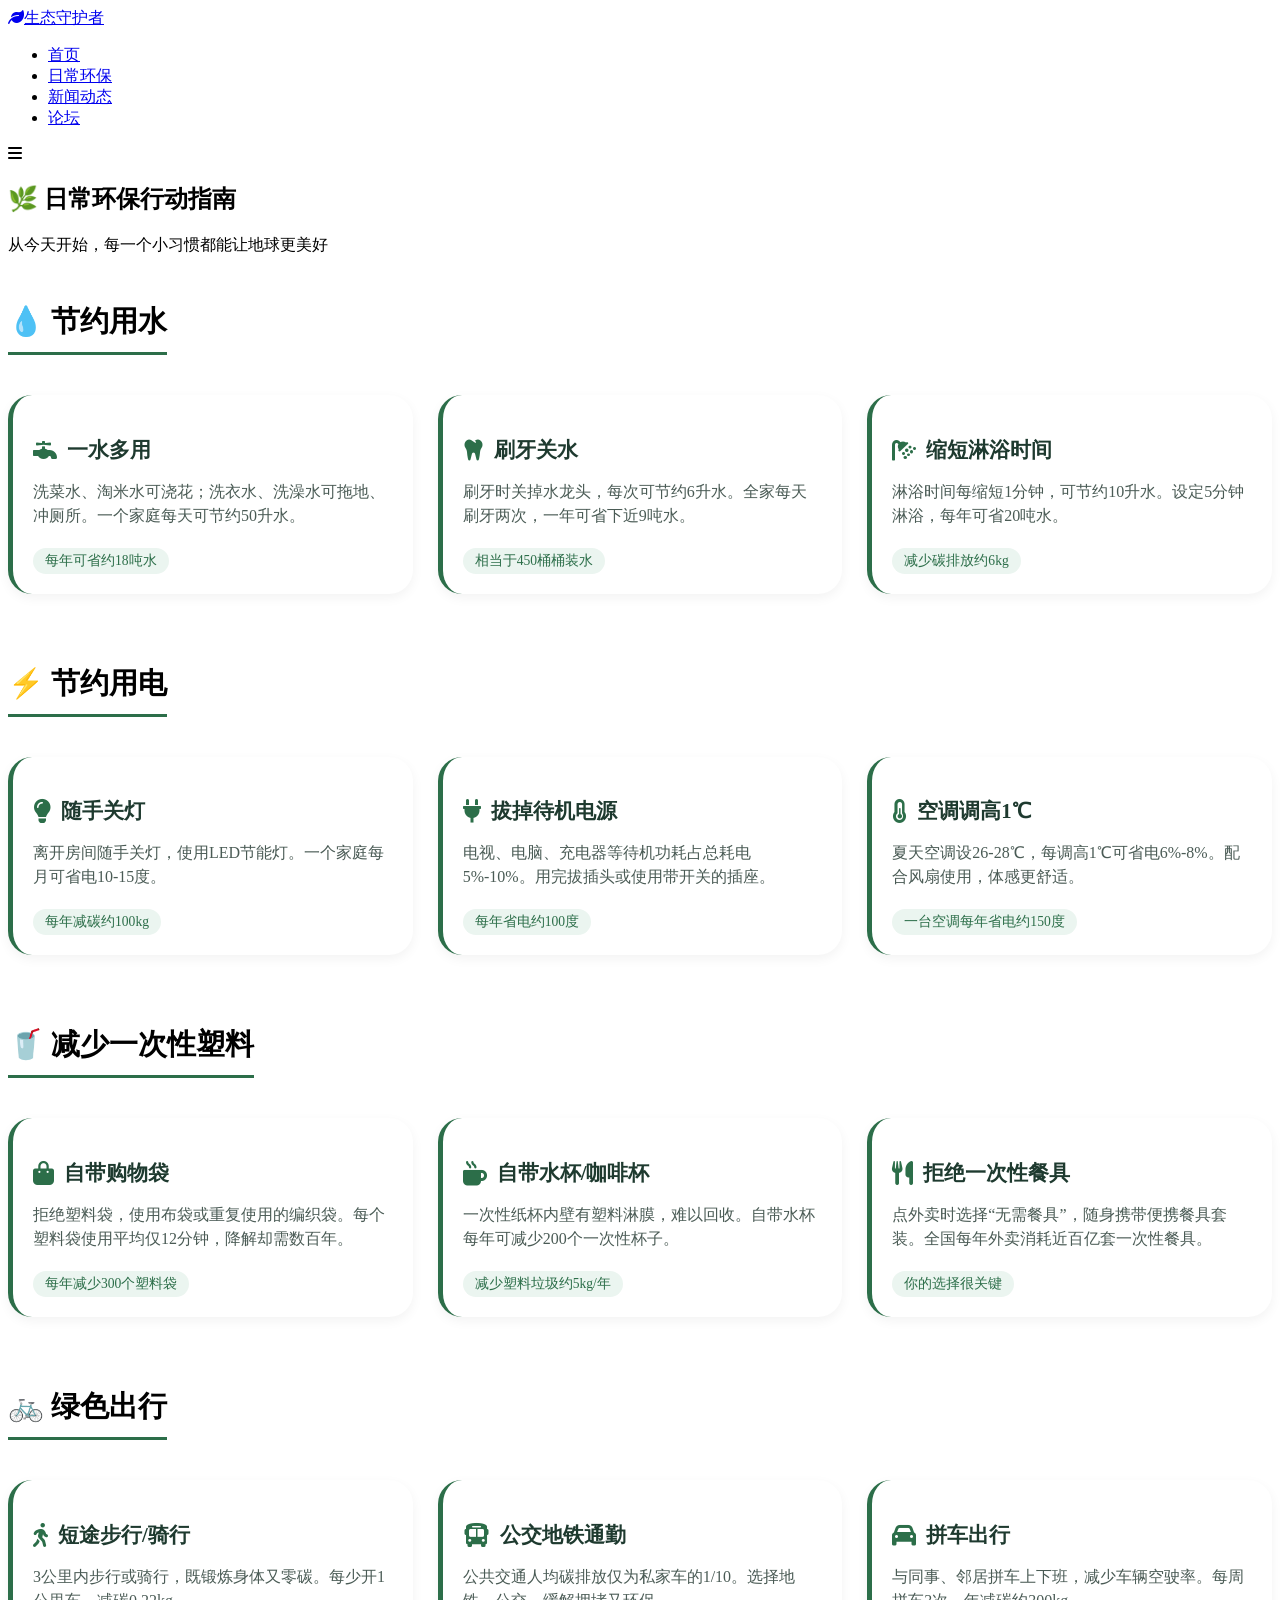
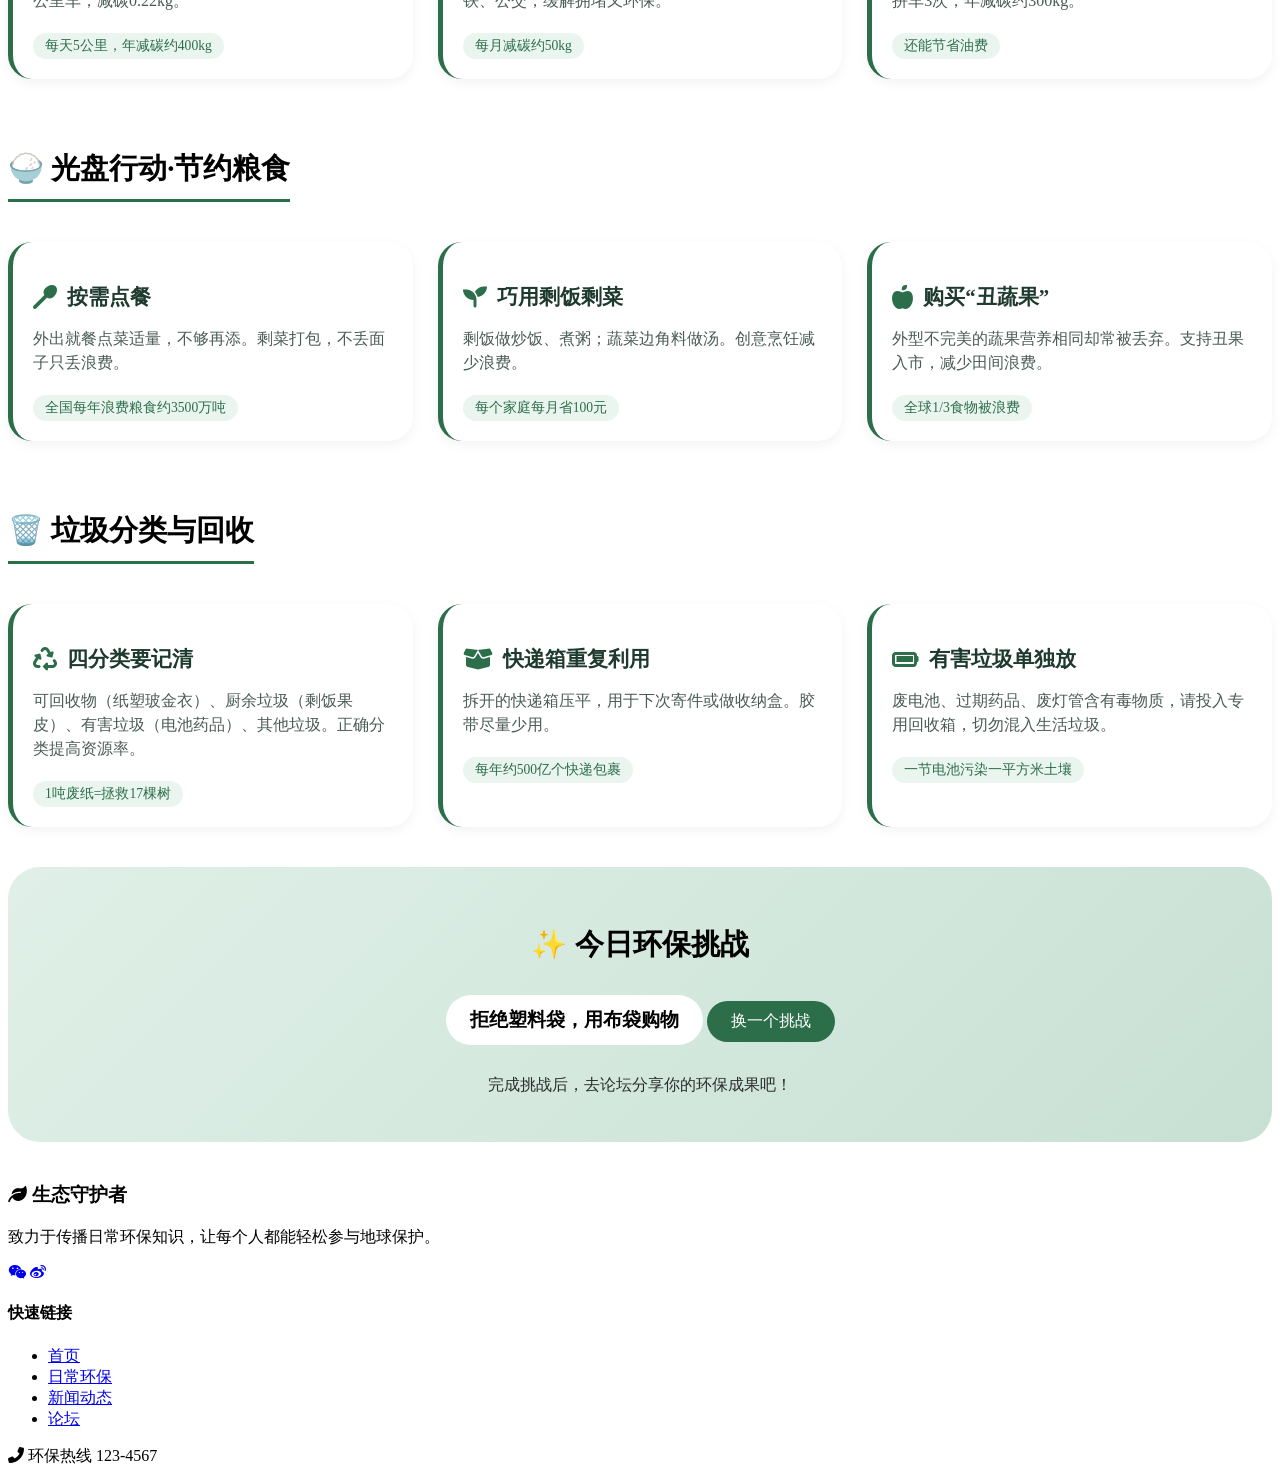
==== daily.html @ 20bd9e75 "Add files via upload" ====
<!DOCTYPE html>
<html lang="zh-CN">
<head>
    <meta charset="UTF-8">
    <meta name="viewport" content="width=device-width, initial-scale=1.0">
    <title>日常环保 - 生态守护者</title>
    <link rel="stylesheet" href="css/style.css">
    <link href="https://fonts.googleapis.com/css2?family=Inter:opsz,wght@300;400;600;700&display=swap" rel="stylesheet">
    <link rel="stylesheet" href="https://cdnjs.cloudflare.com/ajax/libs/font-awesome/6.0.0-beta3/css/all.min.css">
    <style>
        /* 日常环保页面特有样式（可保留在页面内，也可移至全局 style.css） */
        .tips-category {
            margin-bottom: 40px;
        }
        .category-title {
            font-size: 1.8rem;
            margin: 30px 0 20px;
            padding-bottom: 10px;
            border-bottom: 3px solid #2c6e49;
            display: inline-block;
        }
        .tips-grid {
            display: grid;
            grid-template-columns: repeat(auto-fill, minmax(300px, 1fr));
            gap: 25px;
            margin: 20px 0 30px;
        }
        .tip-item {
            background: white;
            border-radius: 24px;
            padding: 20px;
            box-shadow: 0 4px 12px rgba(0,0,0,0.05);
            transition: transform 0.2s;
            border-left: 5px solid #2c6e49;
        }
        .tip-item:hover {
            transform: translateY(-3px);
            box-shadow: 0 8px 20px rgba(0,0,0,0.1);
        }
        .tip-item h3 {
            font-size: 1.3rem;
            margin-bottom: 12px;
            color: #1e3a2f;
            display: flex;
            align-items: center;
            gap: 10px;
        }
        .tip-item h3 i {
            color: #2c6e49;
            font-size: 1.5rem;
        }
        .tip-item p {
            color: #4a5b55;
            line-height: 1.5;
            margin-bottom: 12px;
        }
        .tip-stats {
            font-size: 0.85rem;
            color: #2c6e49;
            background: #ebf5f0;
            display: inline-block;
            padding: 4px 12px;
            border-radius: 20px;
            margin-top: 8px;
        }
        .daily-challenge {
            background: linear-gradient(135deg, #e0f0e8, #c8e0d4);
            border-radius: 32px;
            padding: 30px;
            text-align: center;
            margin: 40px 0;
        }
        .daily-challenge h3 {
            font-size: 1.8rem;
            margin-bottom: 15px;
        }
        .challenge-text {
            font-size: 1.2rem;
            background: white;
            display: inline-block;
            padding: 12px 24px;
            border-radius: 60px;
            margin: 15px 0;
            font-weight: 600;
        }
        .tip-btn {
            background: #2c6e49;
            color: white;
            border: none;
            padding: 10px 24px;
            border-radius: 40px;
            font-size: 1rem;
            cursor: pointer;
            transition: 0.2s;
        }
        .tip-btn:hover {
            background: #1f5438;
        }
        @media (max-width: 768px) {
            .tips-grid {
                grid-template-columns: 1fr;
            }
        }
    </style>
</head>
<body>
<header class="site-header">
    <div class="container header-container">
        <div class="logo">
            <a href="index.html"><i class="fas fa-leaf"></i><span>生态守护者</span></a>
        </div>
        <nav class="main-nav">
            <ul class="nav-list">
                <li><a href="index.html">首页</a></li>
                <li><a href="daily.html" class="active">日常环保</a></li>
                <li><a href="news.html">新闻动态</a></li>
                <li><a href="forum.html">论坛</a></li>
            </ul>
            <div class="mobile-menu-toggle"><i class="fas fa-bars"></i></div>
        </nav>
    </div>
</header>

<main>
    <section class="page-hero">
        <div class="container">
            <h1>🌿 日常环保行动指南</h1>
            <p>从今天开始，每一个小习惯都能让地球更美好</p>
        </div>
    </section>

    <div class="container">
        <!-- 节水篇 -->
        <div class="tips-category">
            <h2 class="category-title">💧 节约用水</h2>
            <div class="tips-grid">
                <div class="tip-item">
                    <h3><i class="fas fa-faucet"></i> 一水多用</h3>
                    <p>洗菜水、淘米水可浇花；洗衣水、洗澡水可拖地、冲厕所。一个家庭每天可节约50升水。</p>
                    <span class="tip-stats">每年可省约18吨水</span>
                </div>
                <div class="tip-item">
                    <h3><i class="fas fa-tooth"></i> 刷牙关水</h3>
                    <p>刷牙时关掉水龙头，每次可节约6升水。全家每天刷牙两次，一年可省下近9吨水。</p>
                    <span class="tip-stats">相当于450桶桶装水</span>
                </div>
                <div class="tip-item">
                    <h3><i class="fas fa-shower"></i> 缩短淋浴时间</h3>
                    <p>淋浴时间每缩短1分钟，可节约10升水。设定5分钟淋浴，每年可省20吨水。</p>
                    <span class="tip-stats">减少碳排放约6kg</span>
                </div>
            </div>
        </div>

        <!-- 节电篇 -->
        <div class="tips-category">
            <h2 class="category-title">⚡ 节约用电</h2>
            <div class="tips-grid">
                <div class="tip-item">
                    <h3><i class="fas fa-lightbulb"></i> 随手关灯</h3>
                    <p>离开房间随手关灯，使用LED节能灯。一个家庭每月可省电10-15度。</p>
                    <span class="tip-stats">每年减碳约100kg</span>
                </div>
                <div class="tip-item">
                    <h3><i class="fas fa-plug"></i> 拔掉待机电源</h3>
                    <p>电视、电脑、充电器等待机功耗占总耗电5%-10%。用完拔插头或使用带开关的插座。</p>
                    <span class="tip-stats">每年省电约100度</span>
                </div>
                <div class="tip-item">
                    <h3><i class="fas fa-thermometer-half"></i> 空调调高1℃</h3>
                    <p>夏天空调设26-28℃，每调高1℃可省电6%-8%。配合风扇使用，体感更舒适。</p>
                    <span class="tip-stats">一台空调每年省电约150度</span>
                </div>
            </div>
        </div>

        <!-- 减塑篇 -->
        <div class="tips-category">
            <h2 class="category-title">🥤 减少一次性塑料</h2>
            <div class="tips-grid">
                <div class="tip-item">
                    <h3><i class="fas fa-shopping-bag"></i> 自带购物袋</h3>
                    <p>拒绝塑料袋，使用布袋或重复使用的编织袋。每个塑料袋使用平均仅12分钟，降解却需数百年。</p>
                    <span class="tip-stats">每年减少300个塑料袋</span>
                </div>
                <div class="tip-item">
                    <h3><i class="fas fa-mug-hot"></i> 自带水杯/咖啡杯</h3>
                    <p>一次性纸杯内壁有塑料淋膜，难以回收。自带水杯每年可减少200个一次性杯子。</p>
                    <span class="tip-stats">减少塑料垃圾约5kg/年</span>
                </div>
                <div class="tip-item">
                    <h3><i class="fas fa-utensils"></i> 拒绝一次性餐具</h3>
                    <p>点外卖时选择“无需餐具”，随身携带便携餐具套装。全国每年外卖消耗近百亿套一次性餐具。</p>
                    <span class="tip-stats">你的选择很关键</span>
                </div>
            </div>
        </div>

        <!-- 绿色出行 -->
        <div class="tips-category">
            <h2 class="category-title">🚲 绿色出行</h2>
            <div class="tips-grid">
                <div class="tip-item">
                    <h3><i class="fas fa-walking"></i> 短途步行/骑行</h3>
                    <p>3公里内步行或骑行，既锻炼身体又零碳。每少开1公里车，减碳0.22kg。</p>
                    <span class="tip-stats">每天5公里，年减碳约400kg</span>
                </div>
                <div class="tip-item">
                    <h3><i class="fas fa-bus"></i> 公交地铁通勤</h3>
                    <p>公共交通人均碳排放仅为私家车的1/10。选择地铁、公交，缓解拥堵又环保。</p>
                    <span class="tip-stats">每月减碳约50kg</span>
                </div>
                <div class="tip-item">
                    <h3><i class="fas fa-car"></i> 拼车出行</h3>
                    <p>与同事、邻居拼车上下班，减少车辆空驶率。每周拼车3次，年减碳约300kg。</p>
                    <span class="tip-stats">还能节省油费</span>
                </div>
            </div>
        </div>

        <!-- 节约粮食 -->
        <div class="tips-category">
            <h2 class="category-title">🍚 光盘行动·节约粮食</h2>
            <div class="tips-grid">
                <div class="tip-item">
                    <h3><i class="fas fa-utensil-spoon"></i> 按需点餐</h3>
                    <p>外出就餐点菜适量，不够再添。剩菜打包，不丢面子只丢浪费。</p>
                    <span class="tip-stats">全国每年浪费粮食约3500万吨</span>
                </div>
                <div class="tip-item">
                    <h3><i class="fas fa-seedling"></i> 巧用剩饭剩菜</h3>
                    <p>剩饭做炒饭、煮粥；蔬菜边角料做汤。创意烹饪减少浪费。</p>
                    <span class="tip-stats">每个家庭每月省100元</span>
                </div>
                <div class="tip-item">
                    <h3><i class="fas fa-apple-alt"></i> 购买“丑蔬果”</h3>
                    <p>外型不完美的蔬果营养相同却常被丢弃。支持丑果入市，减少田间浪费。</p>
                    <span class="tip-stats">全球1/3食物被浪费</span>
                </div>
            </div>
        </div>

        <!-- 垃圾分类回收 -->
        <div class="tips-category">
            <h2 class="category-title">🗑️ 垃圾分类与回收</h2>
            <div class="tips-grid">
                <div class="tip-item">
                    <h3><i class="fas fa-recycle"></i> 四分类要记清</h3>
                    <p>可回收物（纸塑玻金衣）、厨余垃圾（剩饭果皮）、有害垃圾（电池药品）、其他垃圾。正确分类提高资源率。</p>
                    <span class="tip-stats">1吨废纸=拯救17棵树</span>
                </div>
                <div class="tip-item">
                    <h3><i class="fas fa-box-open"></i> 快递箱重复利用</h3>
                    <p>拆开的快递箱压平，用于下次寄件或做收纳盒。胶带尽量少用。</p>
                    <span class="tip-stats">每年约500亿个快递包裹</span>
                </div>
                <div class="tip-item">
                    <h3><i class="fas fa-battery-full"></i> 有害垃圾单独放</h3>
                    <p>废电池、过期药品、废灯管含有毒物质，请投入专用回收箱，切勿混入生活垃圾。</p>
                    <span class="tip-stats">一节电池污染一平方米土壤</span>
                </div>
            </div>
        </div>

        <!-- 每日挑战 -->
        <div class="daily-challenge">
            <h3>✨ 今日环保挑战</h3>
            <div class="challenge-text" id="dailyChallenge">自带水杯，拒绝瓶装水一天</div>
            <button id="newChallengeBtn" class="tip-btn">换一个挑战</button>
            <p style="margin-top: 15px; opacity: 0.8;">完成挑战后，去论坛分享你的环保成果吧！</p>
        </div>
    </div>
</main>

<footer class="site-footer">
    <div class="container footer-container">
        <div class="footer-about">
            <h3><i class="fas fa-leaf"></i> 生态守护者</h3>
            <p>致力于传播日常环保知识，让每个人都能轻松参与地球保护。</p>
            <div class="social-links">
                <a href="#"><i class="fab fa-weixin"></i></a>
                <a href="#"><i class="fab fa-weibo"></i></a>
            </div>
        </div>
        <div class="footer-links">
            <h4>快速链接</h4>
            <ul>
                <li><a href="index.html">首页</a></li>
                <li><a href="daily.html">日常环保</a></li>
                <li><a href="news.html">新闻动态</a></li>
                <li><a href="forum.html">论坛</a></li>
            </ul>
        </div>
        <div class="footer-contact">
            <p><i class="fas fa-phone-alt"></i> 环保热线 123-4567</p>
        </div>
    </div>
</footer>

<script src="js/script.js"></script>
<script>
    // 每日环保挑战数据
    const challenges = [
        "自带水杯，拒绝瓶装水一天",
        "午餐光盘，不剩一粒米",
        "步行或骑行代替开车3公里",
        "收集快递箱，送到回收站",
        "洗澡时间控制在5分钟内",
        "拒绝塑料袋，用布袋购物",
        "将厨余垃圾单独分类",
        "看完电视拔掉插头",
        "用洗菜水浇花一次",
        "发一条环保动态，影响朋友"
    ];

    const challengeEl = document.getElementById('dailyChallenge');
    const challengeBtn = document.getElementById('newChallengeBtn');

    function updateRandomChallenge() {
        const randomIndex = Math.floor(Math.random() * challenges.length);
        challengeEl.textContent = challenges[randomIndex];
    }

    if (challengeBtn) {
        challengeBtn.addEventListener('click', updateRandomChallenge);
    }

    // 页面加载时随机选一个挑战
    updateRandomChallenge();
</script>
</body>
</html>
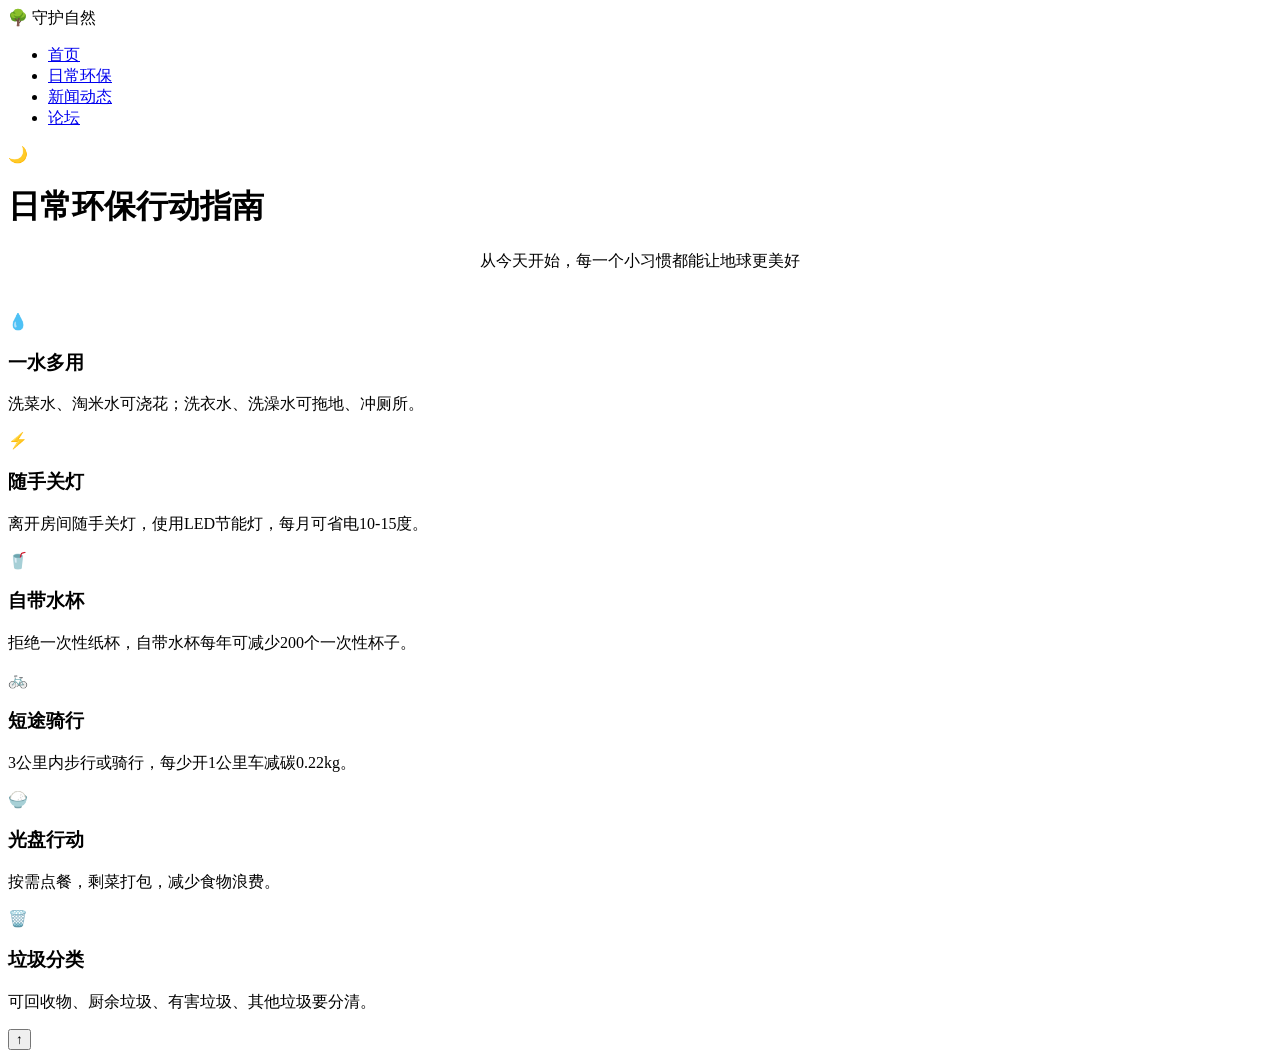
==== commit 3decef6d: "Update daily.html" ====
--- a/daily.html
+++ b/daily.html
@@ -3,330 +3,64 @@
 <head>
     <meta charset="UTF-8">
     <meta name="viewport" content="width=device-width, initial-scale=1.0">
-    <title>日常环保 - 生态守护者</title>
+    <title>日常环保 - 守护自然</title>
     <link rel="stylesheet" href="css/style.css">
-    <link href="https://fonts.googleapis.com/css2?family=Inter:opsz,wght@300;400;600;700&display=swap" rel="stylesheet">
-    <link rel="stylesheet" href="https://cdnjs.cloudflare.com/ajax/libs/font-awesome/6.0.0-beta3/css/all.min.css">
-    <style>
-        /* 日常环保页面特有样式（可保留在页面内，也可移至全局 style.css） */
-        .tips-category {
-            margin-bottom: 40px;
-        }
-        .category-title {
-            font-size: 1.8rem;
-            margin: 30px 0 20px;
-            padding-bottom: 10px;
-            border-bottom: 3px solid #2c6e49;
-            display: inline-block;
-        }
-        .tips-grid {
-            display: grid;
-            grid-template-columns: repeat(auto-fill, minmax(300px, 1fr));
-            gap: 25px;
-            margin: 20px 0 30px;
-        }
-        .tip-item {
-            background: white;
-            border-radius: 24px;
-            padding: 20px;
-            box-shadow: 0 4px 12px rgba(0,0,0,0.05);
-            transition: transform 0.2s;
-            border-left: 5px solid #2c6e49;
-        }
-        .tip-item:hover {
-            transform: translateY(-3px);
-            box-shadow: 0 8px 20px rgba(0,0,0,0.1);
-        }
-        .tip-item h3 {
-            font-size: 1.3rem;
-            margin-bottom: 12px;
-            color: #1e3a2f;
-            display: flex;
-            align-items: center;
-            gap: 10px;
-        }
-        .tip-item h3 i {
-            color: #2c6e49;
-            font-size: 1.5rem;
-        }
-        .tip-item p {
-            color: #4a5b55;
-            line-height: 1.5;
-            margin-bottom: 12px;
-        }
-        .tip-stats {
-            font-size: 0.85rem;
-            color: #2c6e49;
-            background: #ebf5f0;
-            display: inline-block;
-            padding: 4px 12px;
-            border-radius: 20px;
-            margin-top: 8px;
-        }
-        .daily-challenge {
-            background: linear-gradient(135deg, #e0f0e8, #c8e0d4);
-            border-radius: 32px;
-            padding: 30px;
-            text-align: center;
-            margin: 40px 0;
-        }
-        .daily-challenge h3 {
-            font-size: 1.8rem;
-            margin-bottom: 15px;
-        }
-        .challenge-text {
-            font-size: 1.2rem;
-            background: white;
-            display: inline-block;
-            padding: 12px 24px;
-            border-radius: 60px;
-            margin: 15px 0;
-            font-weight: 600;
-        }
-        .tip-btn {
-            background: #2c6e49;
-            color: white;
-            border: none;
-            padding: 10px 24px;
-            border-radius: 40px;
-            font-size: 1rem;
-            cursor: pointer;
-            transition: 0.2s;
-        }
-        .tip-btn:hover {
-            background: #1f5438;
-        }
-        @media (max-width: 768px) {
-            .tips-grid {
-                grid-template-columns: 1fr;
-            }
-        }
-    </style>
 </head>
 <body>
-<header class="site-header">
-    <div class="container header-container">
-        <div class="logo">
-            <a href="index.html"><i class="fas fa-leaf"></i><span>生态守护者</span></a>
-        </div>
-        <nav class="main-nav">
-            <ul class="nav-list">
-                <li><a href="index.html">首页</a></li>
-                <li><a href="daily.html" class="active">日常环保</a></li>
-                <li><a href="news.html">新闻动态</a></li>
-                <li><a href="forum.html">论坛</a></li>
-            </ul>
-            <div class="mobile-menu-toggle"><i class="fas fa-bars"></i></div>
-        </nav>
+<header class="header">
+    <div class="container">
+        <div class="logo">🌳 守护自然</div>
+        <ul class="nav-list">
+            <li><a href="index.html">首页</a></li>
+            <li><a href="daily.html" class="active">日常环保</a></li>
+            <li><a href="news.html">新闻动态</a></li>
+            <li><a href="forum.html">论坛</a></li>
+        </ul>
+        <div class="theme-toggle" id="themeToggle">🌙</div>
     </div>
 </header>
 
 <main>
-    <section class="page-hero">
-        <div class="container">
-            <h1>🌿 日常环保行动指南</h1>
-            <p>从今天开始，每一个小习惯都能让地球更美好</p>
-        </div>
-    </section>
-
     <div class="container">
-        <!-- 节水篇 -->
-        <div class="tips-category">
-            <h2 class="category-title">💧 节约用水</h2>
-            <div class="tips-grid">
-                <div class="tip-item">
-                    <h3><i class="fas fa-faucet"></i> 一水多用</h3>
-                    <p>洗菜水、淘米水可浇花；洗衣水、洗澡水可拖地、冲厕所。一个家庭每天可节约50升水。</p>
-                    <span class="tip-stats">每年可省约18吨水</span>
-                </div>
-                <div class="tip-item">
-                    <h3><i class="fas fa-tooth"></i> 刷牙关水</h3>
-                    <p>刷牙时关掉水龙头，每次可节约6升水。全家每天刷牙两次，一年可省下近9吨水。</p>
-                    <span class="tip-stats">相当于450桶桶装水</span>
-                </div>
-                <div class="tip-item">
-                    <h3><i class="fas fa-shower"></i> 缩短淋浴时间</h3>
-                    <p>淋浴时间每缩短1分钟，可节约10升水。设定5分钟淋浴，每年可省20吨水。</p>
-                    <span class="tip-stats">减少碳排放约6kg</span>
-                </div>
+        <h1 class="page-title">日常环保行动指南</h1>
+        <p style="text-align:center; margin-bottom:40px;">从今天开始，每一个小习惯都能让地球更美好</p>
+        <!-- 这里沿用之前 daily.html 的卡片内容，无本地图片引用，无需修改 -->
+        <div class="card-grid">
+            <div class="card">
+                <div class="card-icon">💧</div>
+                <h3>一水多用</h3>
+                <p>洗菜水、淘米水可浇花；洗衣水、洗澡水可拖地、冲厕所。</p>
             </div>
-        </div>
-
-        <!-- 节电篇 -->
-        <div class="tips-category">
-            <h2 class="category-title">⚡ 节约用电</h2>
-            <div class="tips-grid">
-                <div class="tip-item">
-                    <h3><i class="fas fa-lightbulb"></i> 随手关灯</h3>
-                    <p>离开房间随手关灯，使用LED节能灯。一个家庭每月可省电10-15度。</p>
-                    <span class="tip-stats">每年减碳约100kg</span>
-                </div>
-                <div class="tip-item">
-                    <h3><i class="fas fa-plug"></i> 拔掉待机电源</h3>
-                    <p>电视、电脑、充电器等待机功耗占总耗电5%-10%。用完拔插头或使用带开关的插座。</p>
-                    <span class="tip-stats">每年省电约100度</span>
-                </div>
-                <div class="tip-item">
-                    <h3><i class="fas fa-thermometer-half"></i> 空调调高1℃</h3>
-                    <p>夏天空调设26-28℃，每调高1℃可省电6%-8%。配合风扇使用，体感更舒适。</p>
-                    <span class="tip-stats">一台空调每年省电约150度</span>
-                </div>
+            <div class="card">
+                <div class="card-icon">⚡</div>
+                <h3>随手关灯</h3>
+                <p>离开房间随手关灯，使用LED节能灯，每月可省电10-15度。</p>
             </div>
-        </div>
-
-        <!-- 减塑篇 -->
-        <div class="tips-category">
-            <h2 class="category-title">🥤 减少一次性塑料</h2>
-            <div class="tips-grid">
-                <div class="tip-item">
-                    <h3><i class="fas fa-shopping-bag"></i> 自带购物袋</h3>
-                    <p>拒绝塑料袋，使用布袋或重复使用的编织袋。每个塑料袋使用平均仅12分钟，降解却需数百年。</p>
-                    <span class="tip-stats">每年减少300个塑料袋</span>
-                </div>
-                <div class="tip-item">
-                    <h3><i class="fas fa-mug-hot"></i> 自带水杯/咖啡杯</h3>
-                    <p>一次性纸杯内壁有塑料淋膜，难以回收。自带水杯每年可减少200个一次性杯子。</p>
-                    <span class="tip-stats">减少塑料垃圾约5kg/年</span>
-                </div>
-                <div class="tip-item">
-                    <h3><i class="fas fa-utensils"></i> 拒绝一次性餐具</h3>
-                    <p>点外卖时选择“无需餐具”，随身携带便携餐具套装。全国每年外卖消耗近百亿套一次性餐具。</p>
-                    <span class="tip-stats">你的选择很关键</span>
-                </div>
+            <div class="card">
+                <div class="card-icon">🥤</div>
+                <h3>自带水杯</h3>
+                <p>拒绝一次性纸杯，自带水杯每年可减少200个一次性杯子。</p>
             </div>
-        </div>
-
-        <!-- 绿色出行 -->
-        <div class="tips-category">
-            <h2 class="category-title">🚲 绿色出行</h2>
-            <div class="tips-grid">
-                <div class="tip-item">
-                    <h3><i class="fas fa-walking"></i> 短途步行/骑行</h3>
-                    <p>3公里内步行或骑行，既锻炼身体又零碳。每少开1公里车，减碳0.22kg。</p>
-                    <span class="tip-stats">每天5公里，年减碳约400kg</span>
-                </div>
-                <div class="tip-item">
-                    <h3><i class="fas fa-bus"></i> 公交地铁通勤</h3>
-                    <p>公共交通人均碳排放仅为私家车的1/10。选择地铁、公交，缓解拥堵又环保。</p>
-                    <span class="tip-stats">每月减碳约50kg</span>
-                </div>
-                <div class="tip-item">
-                    <h3><i class="fas fa-car"></i> 拼车出行</h3>
-                    <p>与同事、邻居拼车上下班，减少车辆空驶率。每周拼车3次，年减碳约300kg。</p>
-                    <span class="tip-stats">还能节省油费</span>
-                </div>
+            <div class="card">
+                <div class="card-icon">🚲</div>
+                <h3>短途骑行</h3>
+                <p>3公里内步行或骑行，每少开1公里车减碳0.22kg。</p>
             </div>
-        </div>
-
-        <!-- 节约粮食 -->
-        <div class="tips-category">
-            <h2 class="category-title">🍚 光盘行动·节约粮食</h2>
-            <div class="tips-grid">
-                <div class="tip-item">
-                    <h3><i class="fas fa-utensil-spoon"></i> 按需点餐</h3>
-                    <p>外出就餐点菜适量，不够再添。剩菜打包，不丢面子只丢浪费。</p>
-                    <span class="tip-stats">全国每年浪费粮食约3500万吨</span>
-                </div>
-                <div class="tip-item">
-                    <h3><i class="fas fa-seedling"></i> 巧用剩饭剩菜</h3>
-                    <p>剩饭做炒饭、煮粥；蔬菜边角料做汤。创意烹饪减少浪费。</p>
-                    <span class="tip-stats">每个家庭每月省100元</span>
-                </div>
-                <div class="tip-item">
-                    <h3><i class="fas fa-apple-alt"></i> 购买“丑蔬果”</h3>
-                    <p>外型不完美的蔬果营养相同却常被丢弃。支持丑果入市，减少田间浪费。</p>
-                    <span class="tip-stats">全球1/3食物被浪费</span>
-                </div>
+            <div class="card">
+                <div class="card-icon">🍚</div>
+                <h3>光盘行动</h3>
+                <p>按需点餐，剩菜打包，减少食物浪费。</p>
             </div>
-        </div>
-
-        <!-- 垃圾分类回收 -->
-        <div class="tips-category">
-            <h2 class="category-title">🗑️ 垃圾分类与回收</h2>
-            <div class="tips-grid">
-                <div class="tip-item">
-                    <h3><i class="fas fa-recycle"></i> 四分类要记清</h3>
-                    <p>可回收物（纸塑玻金衣）、厨余垃圾（剩饭果皮）、有害垃圾（电池药品）、其他垃圾。正确分类提高资源率。</p>
-                    <span class="tip-stats">1吨废纸=拯救17棵树</span>
-                </div>
-                <div class="tip-item">
-                    <h3><i class="fas fa-box-open"></i> 快递箱重复利用</h3>
-                    <p>拆开的快递箱压平，用于下次寄件或做收纳盒。胶带尽量少用。</p>
-                    <span class="tip-stats">每年约500亿个快递包裹</span>
-                </div>
-                <div class="tip-item">
-                    <h3><i class="fas fa-battery-full"></i> 有害垃圾单独放</h3>
-                    <p>废电池、过期药品、废灯管含有毒物质，请投入专用回收箱，切勿混入生活垃圾。</p>
-                    <span class="tip-stats">一节电池污染一平方米土壤</span>
-                </div>
+            <div class="card">
+                <div class="card-icon">🗑️</div>
+                <h3>垃圾分类</h3>
+                <p>可回收物、厨余垃圾、有害垃圾、其他垃圾要分清。</p>
             </div>
-        </div>
-
-        <!-- 每日挑战 -->
-        <div class="daily-challenge">
-            <h3>✨ 今日环保挑战</h3>
-            <div class="challenge-text" id="dailyChallenge">自带水杯，拒绝瓶装水一天</div>
-            <button id="newChallengeBtn" class="tip-btn">换一个挑战</button>
-            <p style="margin-top: 15px; opacity: 0.8;">完成挑战后，去论坛分享你的环保成果吧！</p>
         </div>
     </div>
 </main>
 
-<footer class="site-footer">
-    <div class="container footer-container">
-        <div class="footer-about">
-            <h3><i class="fas fa-leaf"></i> 生态守护者</h3>
-            <p>致力于传播日常环保知识，让每个人都能轻松参与地球保护。</p>
-            <div class="social-links">
-                <a href="#"><i class="fab fa-weixin"></i></a>
-                <a href="#"><i class="fab fa-weibo"></i></a>
-            </div>
-        </div>
-        <div class="footer-links">
-            <h4>快速链接</h4>
-            <ul>
-                <li><a href="index.html">首页</a></li>
-                <li><a href="daily.html">日常环保</a></li>
-                <li><a href="news.html">新闻动态</a></li>
-                <li><a href="forum.html">论坛</a></li>
-            </ul>
-        </div>
-        <div class="footer-contact">
-            <p><i class="fas fa-phone-alt"></i> 环保热线 123-4567</p>
-        </div>
-    </div>
-</footer>
-
+<button id="backToTop" class="back-to-top">↑</button>
 <script src="js/script.js"></script>
-<script>
-    // 每日环保挑战数据
-    const challenges = [
-        "自带水杯，拒绝瓶装水一天",
-        "午餐光盘，不剩一粒米",
-        "步行或骑行代替开车3公里",
-        "收集快递箱，送到回收站",
-        "洗澡时间控制在5分钟内",
-        "拒绝塑料袋，用布袋购物",
-        "将厨余垃圾单独分类",
-        "看完电视拔掉插头",
-        "用洗菜水浇花一次",
-        "发一条环保动态，影响朋友"
-    ];
-
-    const challengeEl = document.getElementById('dailyChallenge');
-    const challengeBtn = document.getElementById('newChallengeBtn');
-
-    function updateRandomChallenge() {
-        const randomIndex = Math.floor(Math.random() * challenges.length);
-        challengeEl.textContent = challenges[randomIndex];
-    }
-
-    if (challengeBtn) {
-        challengeBtn.addEventListener('click', updateRandomChallenge);
-    }
-
-    // 页面加载时随机选一个挑战
-    updateRandomChallenge();
-</script>
 </body>
-</html>+</html>
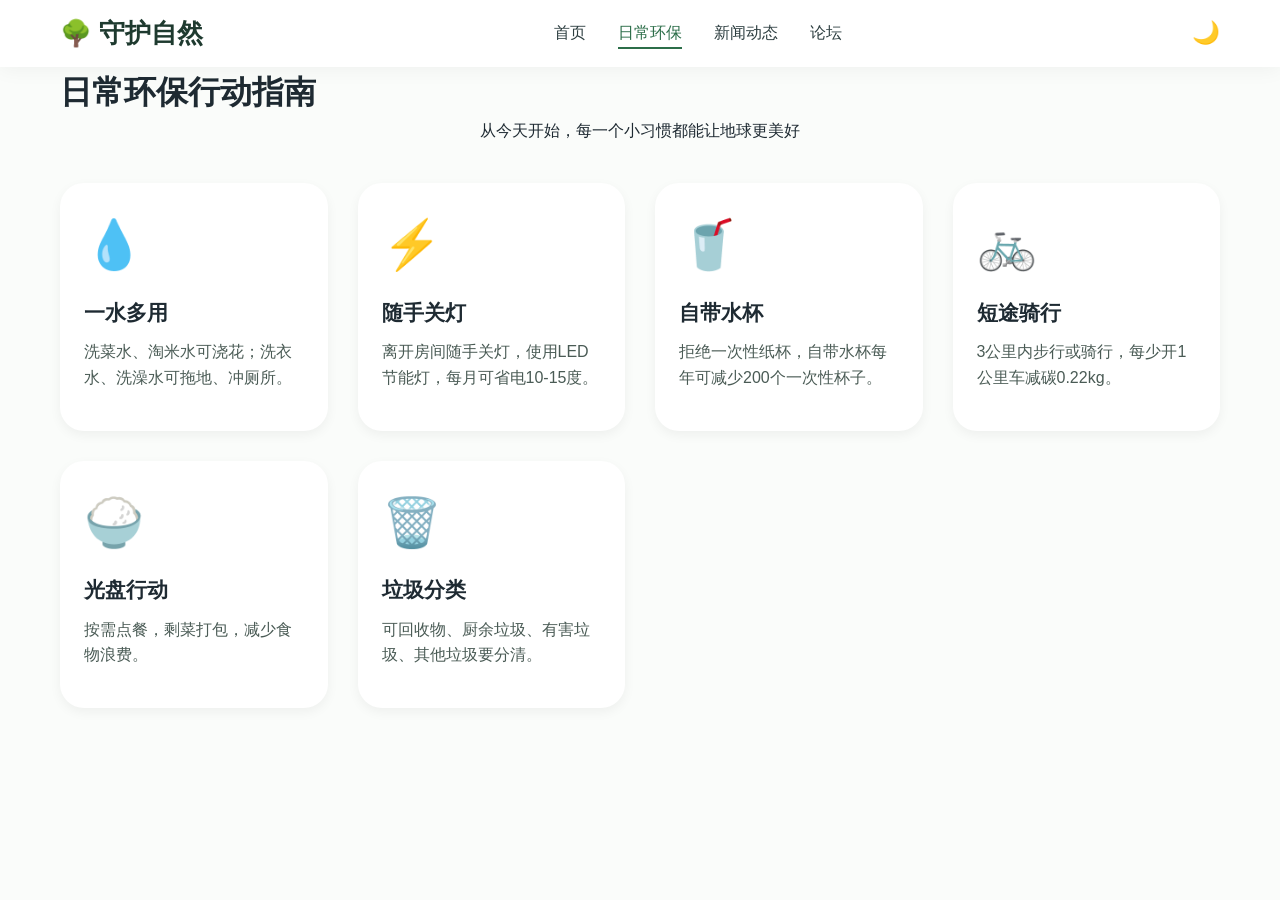
==== commit 21dcbc55: "Update daily.html" ====
--- a/daily.html
+++ b/daily.html
@@ -4,7 +4,7 @@
     <meta charset="UTF-8">
     <meta name="viewport" content="width=device-width, initial-scale=1.0">
     <title>日常环保 - 守护自然</title>
-    <link rel="stylesheet" href="css/style.css">
+    <link rel="stylesheet" href="style.css">
 </head>
 <body>
 <header class="header">
@@ -24,7 +24,6 @@
     <div class="container">
         <h1 class="page-title">日常环保行动指南</h1>
         <p style="text-align:center; margin-bottom:40px;">从今天开始，每一个小习惯都能让地球更美好</p>
-        <!-- 这里沿用之前 daily.html 的卡片内容，无本地图片引用，无需修改 -->
         <div class="card-grid">
             <div class="card">
                 <div class="card-icon">💧</div>
@@ -61,6 +60,6 @@
 </main>
 
 <button id="backToTop" class="back-to-top">↑</button>
-<script src="js/script.js"></script>
+<script src="script.js"></script>
 </body>
 </html>
--- a/style.css
+++ b/style.css
@@ -0,0 +1,356 @@
+/* ===== 全局重置 ===== */
+* {
+    margin: 0;
+    padding: 0;
+    box-sizing: border-box;
+}
+body {
+    font-family: 'Inter', sans-serif;
+    line-height: 1.6;
+    color: #1e2a32;
+    background-color: #fafcfa;
+}
+.container {
+    max-width: 1200px;
+    margin: 0 auto;
+    padding: 0 20px;
+}
+
+/* ===== 头部导航 ===== */
+.header {
+    background: rgba(255,255,255,0.95);
+    backdrop-filter: blur(8px);
+    box-shadow: 0 2px 20px rgba(0,0,0,0.05);
+    position: sticky;
+    top: 0;
+    z-index: 1000;
+}
+.header .container {
+    display: flex;
+    justify-content: space-between;
+    align-items: center;
+    padding: 0.8rem 20px;
+}
+.logo {
+    font-size: 1.6rem;
+    font-weight: 700;
+    color: #1e3a2f;
+}
+.nav-list {
+    display: flex;
+    gap: 2rem;
+    list-style: none;
+}
+.nav-list a {
+    text-decoration: none;
+    font-weight: 500;
+    color: #2d3e40;
+    padding: 8px 0;
+    position: relative;
+    transition: color 0.2s;
+}
+.nav-list a::after {
+    content: '';
+    position: absolute;
+    bottom: 0;
+    left: 0;
+    width: 0;
+    height: 2px;
+    background: #2c6e49;
+    transition: width 0.3s;
+}
+.nav-list a:hover::after,
+.nav-list a.active::after {
+    width: 100%;
+}
+.nav-list a:hover,
+.nav-list a.active {
+    color: #2c6e49;
+}
+.theme-toggle {
+    font-size: 1.4rem;
+    cursor: pointer;
+}
+
+/* 移动端菜单 */
+@media (max-width: 768px) {
+    .nav-list {
+        position: absolute;
+        top: 70px;
+        left: 0;
+        right: 0;
+        background: white;
+        flex-direction: column;
+        gap: 0;
+        box-shadow: 0 20px 30px rgba(0,0,0,0.1);
+        border-radius: 0 0 20px 20px;
+        overflow: hidden;
+        max-height: 0;
+        opacity: 0;
+        transition: max-height 0.4s, opacity 0.3s;
+        pointer-events: none;
+        z-index: 1000;
+    }
+    .nav-list.show {
+        max-height: 300px;
+        opacity: 1;
+        pointer-events: auto;
+    }
+    .nav-list li {
+        border-bottom: 1px solid #eef2ee;
+    }
+    .nav-list a {
+        display: block;
+        padding: 14px 24px;
+        text-align: center;
+    }
+    .nav-list a::after {
+        display: none;
+    }
+    .nav-list a.active {
+        background: #ebf5f0;
+    }
+    .theme-toggle {
+        display: none;
+    }
+}
+
+/* ===== 轮播图 ===== */
+.banner {
+    position: relative;
+    overflow: hidden;
+    height: 70vh;
+    min-height: 400px;
+}
+.banner-slider {
+    height: 100%;
+    position: relative;
+}
+.slide {
+    position: absolute;
+    top: 0;
+    left: 0;
+    width: 100%;
+    height: 100%;
+    background-size: cover;
+    background-position: center;
+    opacity: 0;
+    transition: opacity 0.8s ease;
+}
+.slide.active {
+    opacity: 1;
+    z-index: 1;
+}
+.slide-content {
+    position: absolute;
+    bottom: 20%;
+    left: 10%;
+    color: white;
+    text-shadow: 0 2px 10px rgba(0,0,0,0.5);
+    max-width: 600px;
+    z-index: 2;
+}
+.slide-content h2 {
+    font-size: 3rem;
+    margin-bottom: 0.5rem;
+}
+.slide-content p {
+    font-size: 1.2rem;
+}
+.banner-btn {
+    position: absolute;
+    top: 50%;
+    transform: translateY(-50%);
+    background: rgba(0,0,0,0.5);
+    color: white;
+    border: none;
+    padding: 12px 18px;
+    cursor: pointer;
+    z-index: 10;
+    font-size: 2rem;
+    border-radius: 50%;
+    transition: background 0.2s;
+}
+.banner-btn:hover {
+    background: rgba(0,0,0,0.8);
+}
+.prev { left: 20px; }
+.next { right: 20px; }
+.dots {
+    position: absolute;
+    bottom: 30px;
+    left: 0;
+    right: 0;
+    display: flex;
+    justify-content: center;
+    gap: 12px;
+    z-index: 10;
+}
+.dot {
+    width: 12px;
+    height: 12px;
+    background: rgba(255,255,255,0.5);
+    border-radius: 50%;
+    cursor: pointer;
+}
+.dot.active {
+    background: white;
+}
+
+/* ===== 通用区块 ===== */
+.section {
+    padding: 60px 0;
+}
+.section-title {
+    text-align: center;
+    font-size: 2.2rem;
+    margin-bottom: 40px;
+    color: #1e3a2f;
+}
+
+/* ===== 卡片网格 ===== */
+.card-grid {
+    display: grid;
+    grid-template-columns: repeat(auto-fit, minmax(260px, 1fr));
+    gap: 30px;
+}
+.card {
+    background: white;
+    border-radius: 24px;
+    padding: 24px;
+    box-shadow: 0 4px 12px rgba(0,0,0,0.05);
+    transition: transform 0.2s, box-shadow 0.2s;
+}
+.card:hover {
+    transform: translateY(-6px);
+    box-shadow: 0 12px 24px rgba(0,0,0,0.1);
+}
+.card-icon {
+    font-size: 3rem;
+    margin-bottom: 12px;
+}
+.card h3 {
+    font-size: 1.3rem;
+    margin: 12px 0 10px;
+}
+.card p {
+    color: #4a5b55;
+    margin-bottom: 16px;
+}
+.card-link {
+    color: #2c6e49;
+    font-weight: 600;
+    text-decoration: none;
+}
+.card-link:hover {
+    text-decoration: underline;
+}
+
+/* ===== 新闻筛选 & 网格 ===== */
+.year-filter {
+    display: flex;
+    flex-wrap: wrap;
+    gap: 12px;
+    justify-content: center;
+    margin-bottom: 30px;
+}
+.filter-btn {
+    background: #f0f5f0;
+    border: none;
+    padding: 8px 22px;
+    border-radius: 30px;
+    cursor: pointer;
+    font-weight: 500;
+    color: #2d3e40;
+    transition: 0.2s;
+}
+.filter-btn.active,
+.filter-btn:hover {
+    background: #2c6e49;
+    color: white;
+}
+.news-grid {
+    display: grid;
+    grid-template-columns: repeat(auto-fill, minmax(300px, 1fr));
+    gap: 30px;
+}
+.news-card {
+    background: white;
+    border-radius: 24px;
+    overflow: hidden;
+    box-shadow: 0 4px 12px rgba(0,0,0,0.05);
+    transition: 0.2s;
+}
+.news-card:hover {
+    transform: translateY(-4px);
+    box-shadow: 0 12px 24px rgba(0,0,0,0.1);
+}
+.news-img {
+    width: 100%;
+    height: 180px;
+    object-fit: cover;
+}
+.news-content {
+    padding: 20px;
+}
+.news-date {
+    color: #5c7c6e;
+    font-size: 0.85rem;
+    display: block;
+    margin-bottom: 6px;
+}
+.news-title {
+    font-size: 1.2rem;
+    margin: 8px 0 12px;
+    color: #1e3a2f;
+}
+.news-summary {
+    color: #4a5b55;
+    margin-bottom: 14px;
+}
+.news-link {
+    color: #2c6e49;
+    font-weight: 600;
+    text-decoration: none;
+}
+.news-link:hover {
+    text-decoration: underline;
+}
+.no-news {
+    grid-column: 1 / -1;
+    text-align: center;
+    padding: 40px;
+    color: #8aa89a;
+}
+
+/* ===== 返回顶部 ===== */
+.back-to-top {
+    position: fixed;
+    bottom: 30px;
+    right: 30px;
+    background: #2c6e49;
+    color: white;
+    width: 45px;
+    height: 45px;
+    border-radius: 50%;
+    border: none;
+    font-size: 1.5rem;
+    cursor: pointer;
+    display: none;
+    align-items: center;
+    justify-content: center;
+    box-shadow: 0 2px 10px rgba(0,0,0,0.2);
+    transition: 0.2s;
+    z-index: 999;
+}
+.back-to-top:hover {
+    background: #1f5438;
+    transform: scale(1.05);
+}
+
+/* ===== 响应式 ===== */
+@media (max-width: 768px) {
+    .slide-content h2 { font-size: 2rem; }
+    .slide-content p { font-size: 1rem; }
+    .banner { height: 50vh; min-height: 300px; }
+}
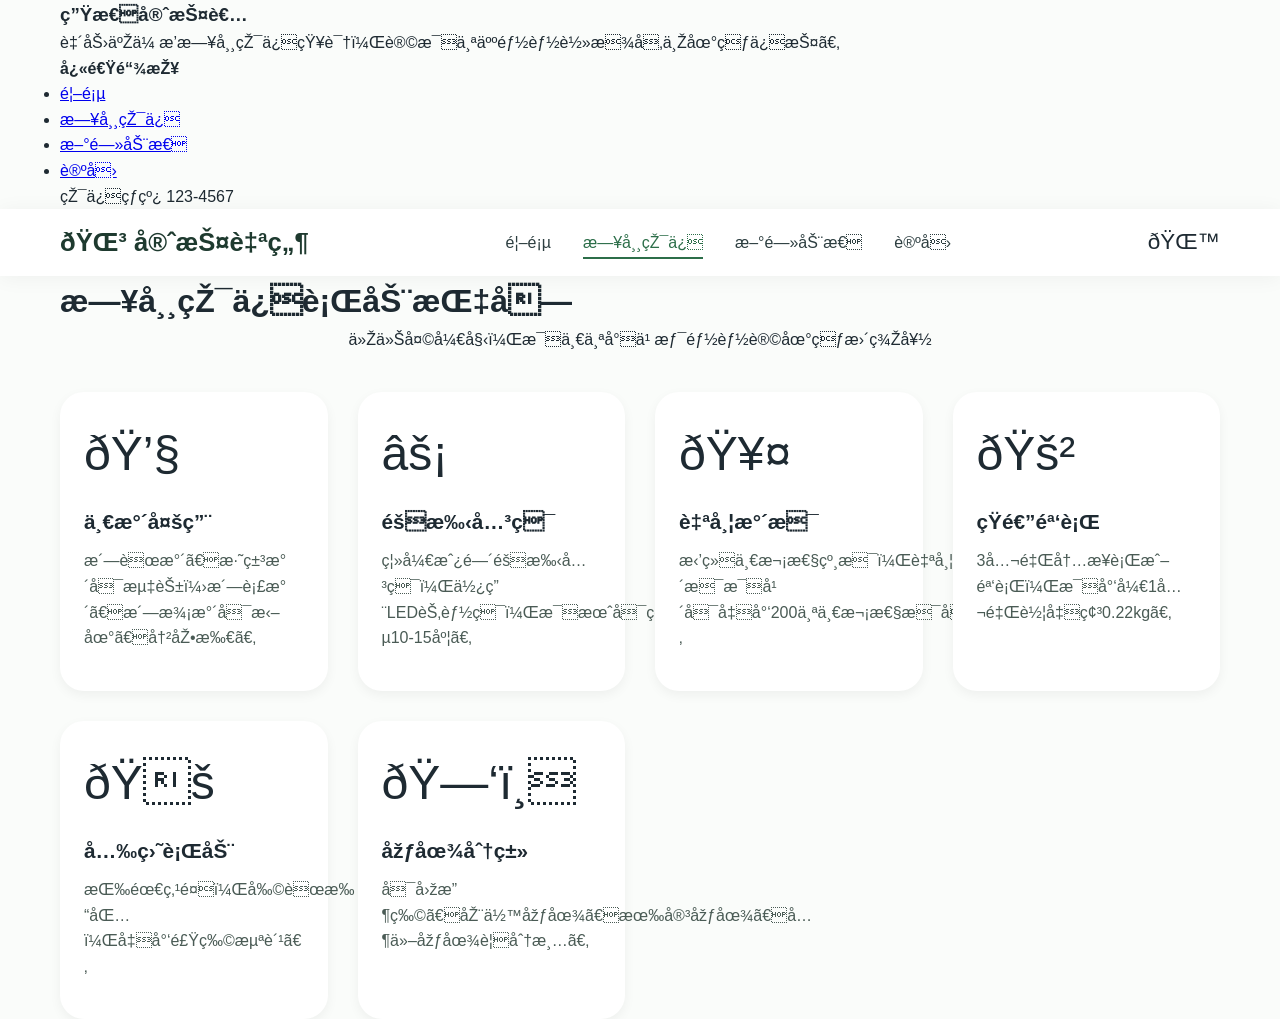
==== commit 51ccb1fd: "Add footer with eco-friendly information and links" ====
--- a/daily.html
+++ b/daily.html
@@ -1,10 +1,33 @@
-<!DOCTYPE html>
+<footer class="site-footer">
+    <div class="container footer-container">
+        <div class="footer-about">
+            <h3><i class="fas fa-leaf"></i> 生态守护者</h3>
+            <p>致力于传播日常环保知识，让每个人都能轻松参与地球保护。</p>
+            <div class="social-links">
+                <a href="#"><i class="fab fa-weixin"></i></a>
+                <a href="#"><i class="fab fa-weibo"></i></a>
+            </div>
+        </div>
+        <div class="footer-links">
+            <h4>快速链接</h4>
+            <ul>
+                <li><a href="index.html">首页</a></li>
+                <li><a href="daily.html">日常环保</a></li>
+                <li><a href="news.html">新闻动态</a></li>
+                <li><a href="forum.html">论坛</a></li>
+            </ul>
+        </div>
+        <div class="footer-contact">
+            <p><i class="fas fa-phone-alt"></i> 环保热线 123-4567</p>
+        </div>
+    </div>
+</footer><!DOCTYPE html>
 <html lang="zh-CN">
 <head>
     <meta charset="UTF-8">
     <meta name="viewport" content="width=device-width, initial-scale=1.0">
     <title>日常环保 - 守护自然</title>
-    <link rel="stylesheet" href="style.css">
+ <link rel="stylesheet" href="style.css">
 </head>
 <body>
 <header class="header">
@@ -61,5 +84,35 @@
 
 <button id="backToTop" class="back-to-top">↑</button>
 <script src="script.js"></script>
+    <script>
+    // 每日环保挑战数据
+    const challenges = [
+        "自带水杯，拒绝瓶装水一天",
+        "午餐光盘，不剩一粒米",
+        "步行或骑行代替开车3公里",
+        "收集快递箱，送到回收站",
+        "洗澡时间控制在5分钟内",
+        "拒绝塑料袋，用布袋购物",
+        "将厨余垃圾单独分类",
+        "看完电视拔掉插头",
+        "用洗菜水浇花一次",
+        "发一条环保动态，影响朋友"
+    ];
+
+    const challengeEl = document.getElementById('dailyChallenge');
+    const challengeBtn = document.getElementById('newChallengeBtn');
+
+    function updateRandomChallenge() {
+        const randomIndex = Math.floor(Math.random() * challenges.length);
+        challengeEl.textContent = challenges[randomIndex];
+    }
+
+    if (challengeBtn) {
+        challengeBtn.addEventListener('click', updateRandomChallenge);
+    }
+
+    // 页面加载时随机选一个挑战
+    updateRandomChallenge();
+</script>
 </body>
 </html>
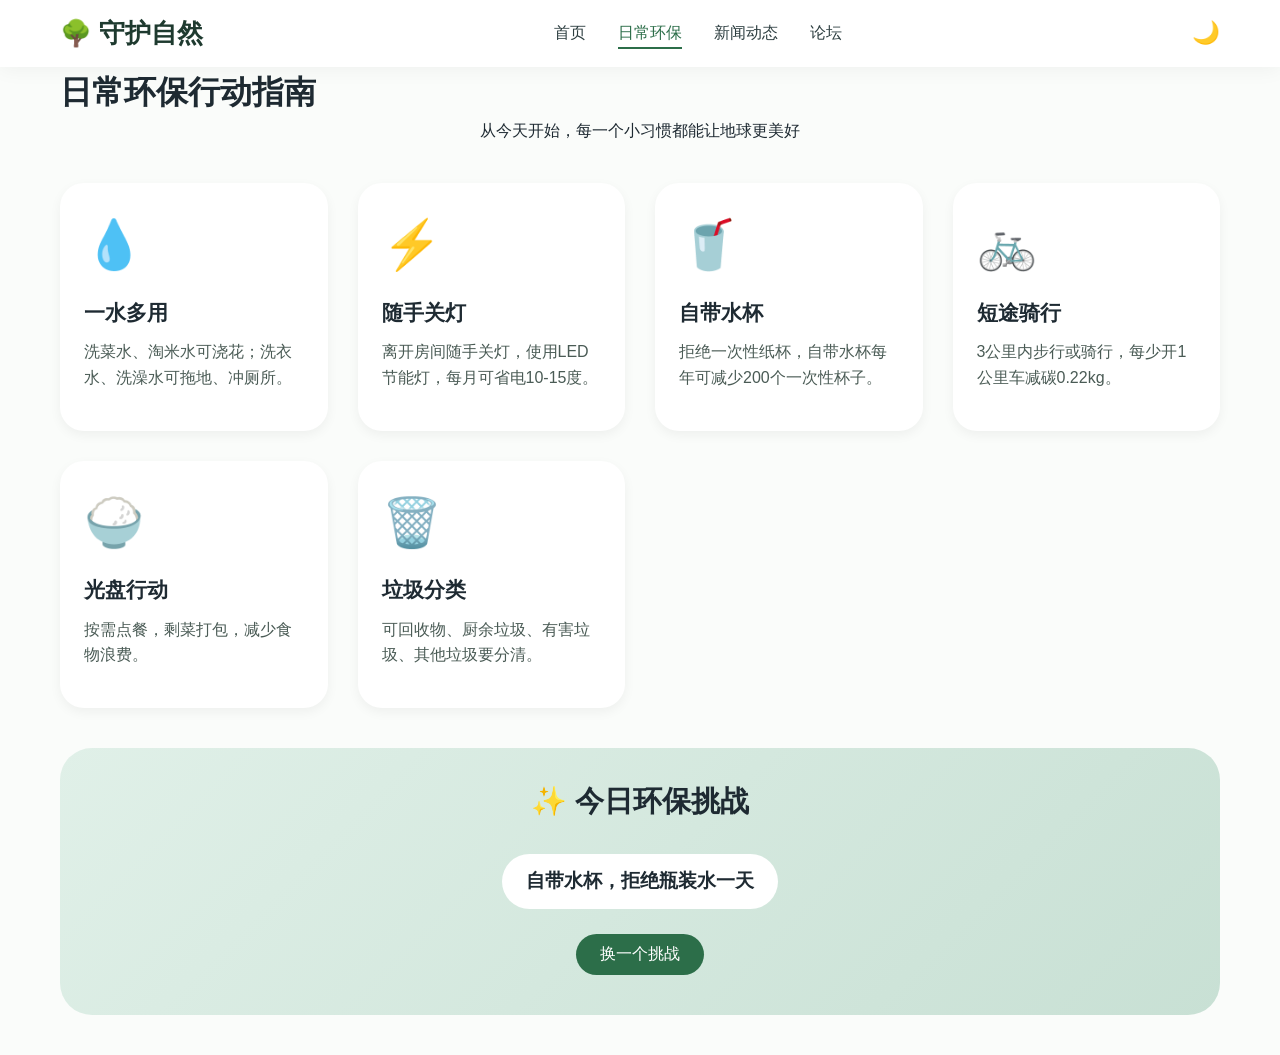
==== commit 35c20a8c: "Update daily.html" ====
--- a/daily.html
+++ b/daily.html
@@ -1,33 +1,10 @@
-<footer class="site-footer">
-    <div class="container footer-container">
-        <div class="footer-about">
-            <h3><i class="fas fa-leaf"></i> 生态守护者</h3>
-            <p>致力于传播日常环保知识，让每个人都能轻松参与地球保护。</p>
-            <div class="social-links">
-                <a href="#"><i class="fab fa-weixin"></i></a>
-                <a href="#"><i class="fab fa-weibo"></i></a>
-            </div>
-        </div>
-        <div class="footer-links">
-            <h4>快速链接</h4>
-            <ul>
-                <li><a href="index.html">首页</a></li>
-                <li><a href="daily.html">日常环保</a></li>
-                <li><a href="news.html">新闻动态</a></li>
-                <li><a href="forum.html">论坛</a></li>
-            </ul>
-        </div>
-        <div class="footer-contact">
-            <p><i class="fas fa-phone-alt"></i> 环保热线 123-4567</p>
-        </div>
-    </div>
-</footer><!DOCTYPE html>
+<!DOCTYPE html>
 <html lang="zh-CN">
 <head>
     <meta charset="UTF-8">
     <meta name="viewport" content="width=device-width, initial-scale=1.0">
     <title>日常环保 - 守护自然</title>
- <link rel="stylesheet" href="style.css">
+    <link rel="stylesheet" href="style.css">
 </head>
 <body>
 <header class="header">
@@ -79,12 +56,22 @@
                 <p>可回收物、厨余垃圾、有害垃圾、其他垃圾要分清。</p>
             </div>
         </div>
+
+        <!-- 添加每日环保挑战区块 -->
+        <div class="daily-challenge" style="background: linear-gradient(135deg, #e0f0e8, #c8e0d4); border-radius: 32px; padding: 30px; text-align: center; margin: 40px 0;">
+            <h3 style="font-size: 1.8rem; margin-bottom: 15px;">✨ 今日环保挑战</h3>
+            <div id="dailyChallenge" class="challenge-text" style="font-size: 1.2rem; background: white; display: inline-block; padding: 12px 24px; border-radius: 60px; margin: 15px 0; font-weight: 600;">
+                自带水杯，拒绝瓶装水一天
+            </div>
+            <button id="newChallengeBtn" class="tip-btn" style="background: #2c6e49; color: white; border: none; padding: 10px 24px; border-radius: 40px; font-size: 1rem; cursor: pointer; display: block; margin: 10px auto;">换一个挑战</button>
+        </div>
     </div>
 </main>
 
 <button id="backToTop" class="back-to-top">↑</button>
+
 <script src="script.js"></script>
-    <script>
+<script>
     // 每日环保挑战数据
     const challenges = [
         "自带水杯，拒绝瓶装水一天",
